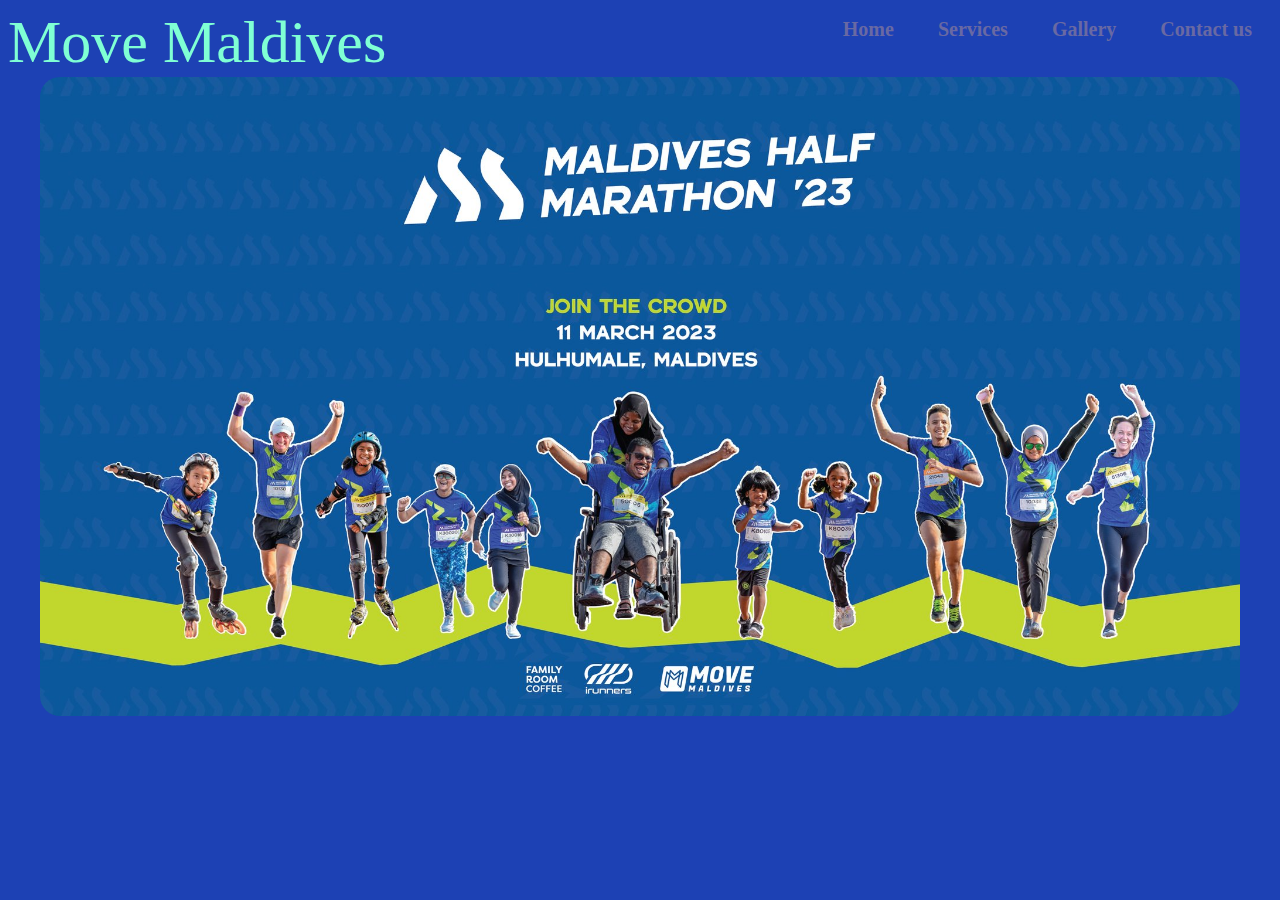
==== newwebforassigment/index.html @ 96063864 "Add files via upload" ====
<!DOCTYPE html>
<html lang="en">
<head>
    <title>Tech Focal</title>
    <link rel="stylesheet" href="style.css">
</head>
<body >
<div >
    <a class="navlogo" href="#">Move Maldives</a>
    <div class="navbar">
        <span>
            <a href="#">Home</a>
            <a href="#">Services</a>
            <a href="#">Gallery</a>
            <a href="contact.html">Contact us</a>
        </span>
    </div>

</div>

<div class="image">
    <img src="img/main.jpg" alt="">
</div>


    
</body>
</html>
---- newwebforassigment/style.css ----
body{
    background-color: rgb(29, 65, 180);
}

.navlogo{
    text-decoration: none;
    font-size: 60px;
    color: aquamarine;
}
.navbar{
    display: flex;
    float: right;
}

.navbar span{
    color: aquamarine;
    padding-top: 10px;
    
 
}
.navbar a
{
    text-decoration: none;
    color: rgb(105, 105, 163);
    font-size: 20px;
    margin: 10px;
    font-weight: bold;
    padding: 10px;
}
.navbar a:hover
{
    background-color: blue;
    border-radius: 10px;
    color: aliceblue;
}
div img{
    width: 1200px;
    display: block;
    margin-left: auto;
    margin-right: auto;
    border-radius: 20px;
}

/* Contact */
.formlook{
    
    width: 800px;
    height: 600px;
    margin: auto;
    padding: 10px;
    background-color: rgb(40, 42, 170);
    border-radius: 20px;
    
    
}
.formlook a{
    display: block;
    padding: 10px;
    font-size: 40px;    
}

div form{
    color: black;
    display: center;
    padding: 10px;
    margin: 5px;
    text-align: center;
    justify-content: center; 
    
}

div form a input {
    height: 30px;
    background-color: rgb(29, 28, 28);
    border-radius: 20px;
    text-align: center;
}

.buttoncont a {
    text-decoration: none;
    font-size: 25px;
    color: rgb(58, 30, 85);
    border-radius: 20px;
    border: solid rgb(71, 76, 122);
    width: 100px;
    height: 10px;
    padding: 20px;
    display: inline-block;

}
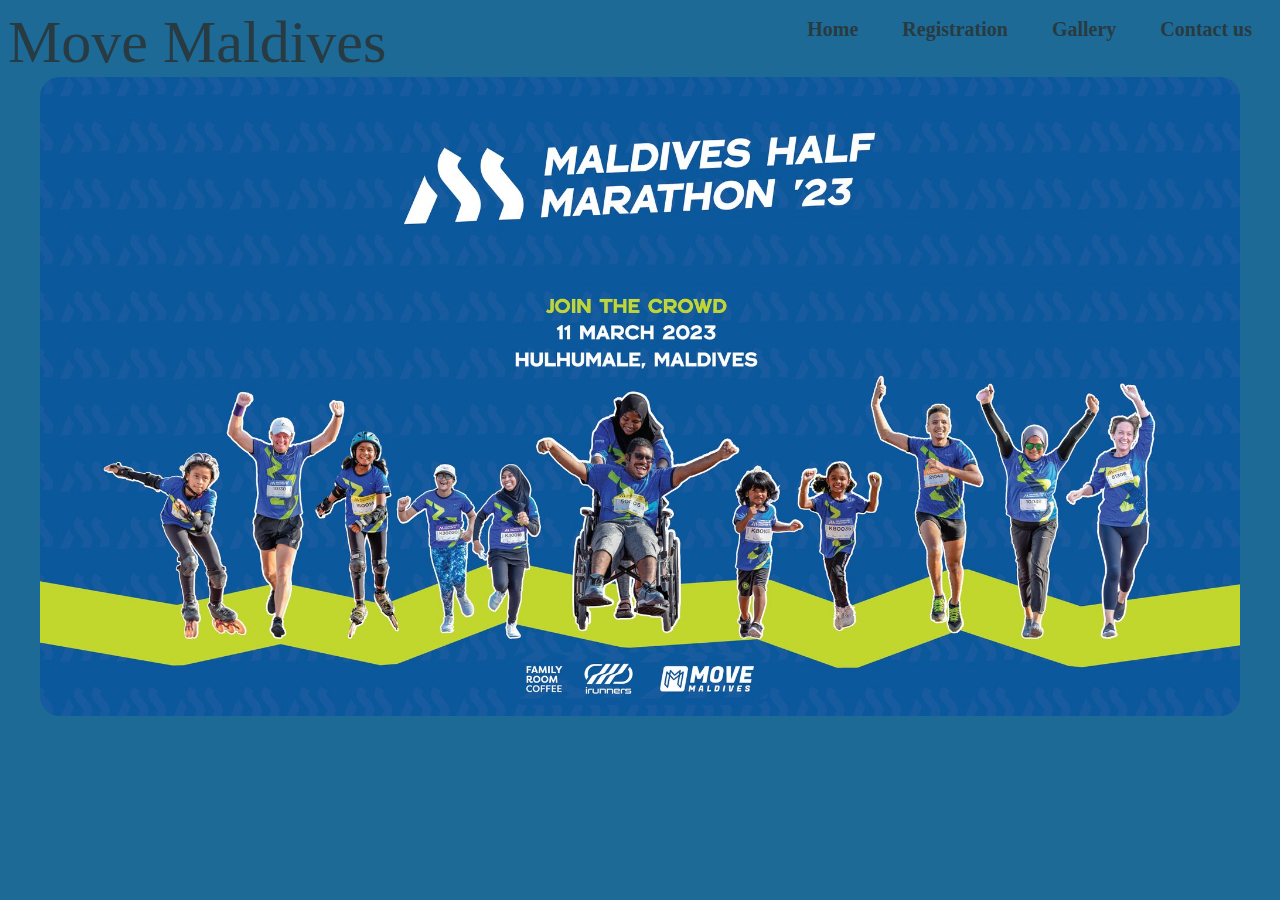
==== commit 04f01480: "Add files via upload" ====
--- a/newwebforassigment/index.html
+++ b/newwebforassigment/index.html
@@ -6,11 +6,11 @@
 </head>
 <body >
 <div >
-    <a class="navlogo" href="#">Move Maldives</a>
+    <a class="navlogo" href="index.html">Move Maldives</a>
     <div class="navbar">
         <span>
-            <a href="#">Home</a>
-            <a href="#">Services</a>
+            <a href="index.html">Home</a>
+            <a href="registration.html">Registration</a>
             <a href="#">Gallery</a>
             <a href="contact.html">Contact us</a>
         </span>
--- a/newwebforassigment/style.css
+++ b/newwebforassigment/style.css
@@ -1,27 +1,23 @@
 body{
-    background-color: rgb(29, 65, 180);
+    background-color: #1D6A96;
 }
-
 .navlogo{
     text-decoration: none;
     font-size: 60px;
-    color: aquamarine;
+    color: #283B42;
 }
 .navbar{
     display: flex;
     float: right;
 }
-
 .navbar span{
     color: aquamarine;
     padding-top: 10px;
-    
- 
 }
 .navbar a
 {
     text-decoration: none;
-    color: rgb(105, 105, 163);
+    color: #283B42;
     font-size: 20px;
     margin: 10px;
     font-weight: bold;
@@ -29,7 +25,7 @@
 }
 .navbar a:hover
 {
-    background-color: blue;
+    background-color: #85B8CB;
     border-radius: 10px;
     color: aliceblue;
 }
@@ -48,43 +44,41 @@
     height: 600px;
     margin: auto;
     padding: 10px;
-    background-color: rgb(40, 42, 170);
+    background-color: #D1DDDB;
     border-radius: 20px;
     
-    
+   
 }
 .formlook a{
     display: block;
     padding: 10px;
     font-size: 40px;    
 }
-
 div form{
-    color: black;
-    display: center;
+    color: #283B42;
+    display: flexbox;
     padding: 10px;
     margin: 5px;
     text-align: center;
     justify-content: center; 
     
 }
-
 div form a input {
+    width: 280px;
     height: 30px;
-    background-color: rgb(29, 28, 28);
+    font-size: 20px;
+    background-color: #283B42;
     border-radius: 20px;
     text-align: center;
 }
-
 .buttoncont a {
     text-decoration: none;
     font-size: 25px;
-    color: rgb(58, 30, 85);
+    color: #283B42;
     border-radius: 20px;
     border: solid rgb(71, 76, 122);
     width: 100px;
     height: 10px;
     padding: 20px;
     display: inline-block;
-
-}+}
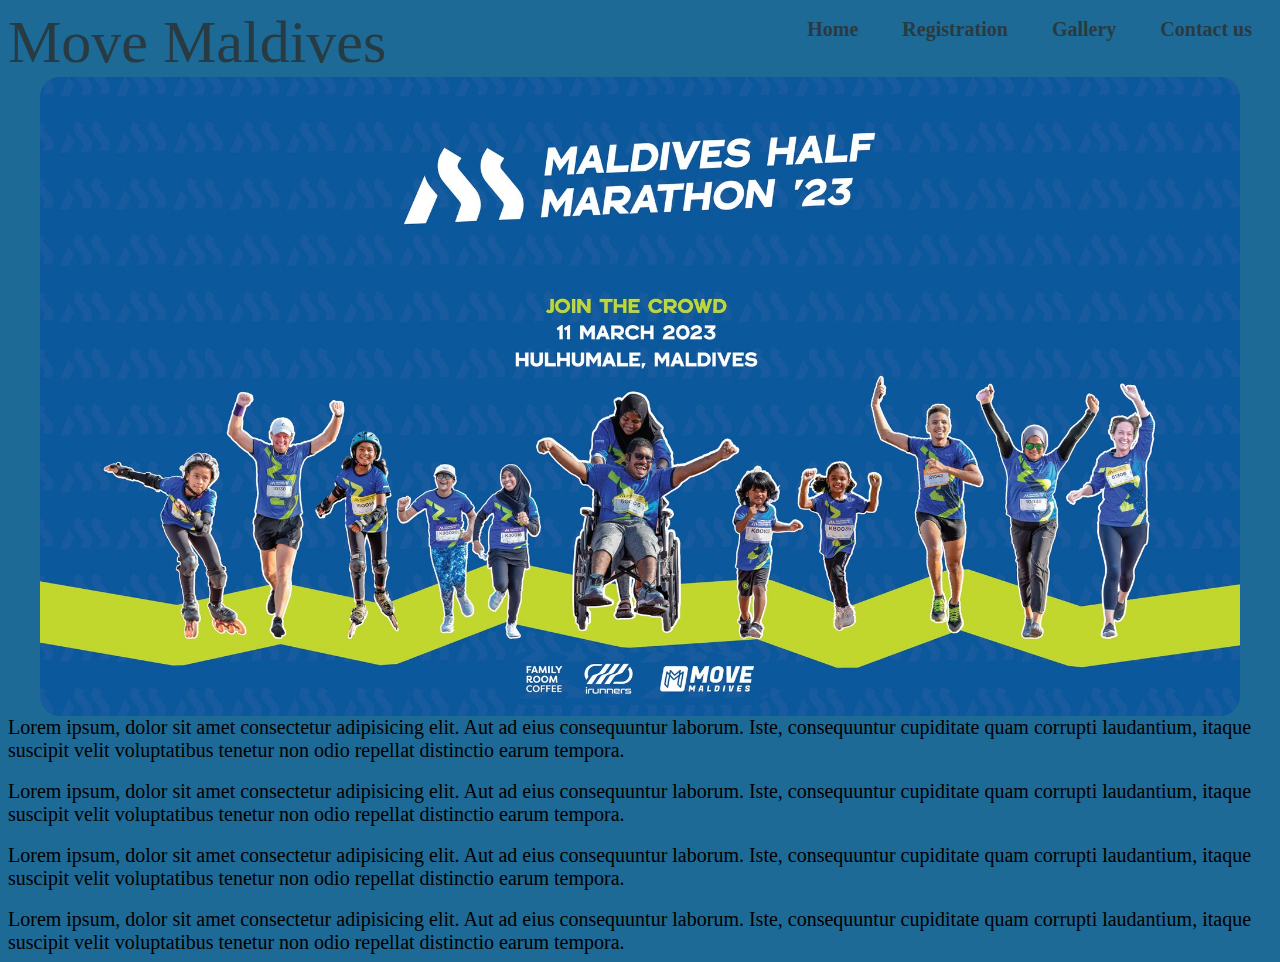
==== commit 0f902c4f: "Add files via upload" ====
--- a/newwebforassigment/index.html
+++ b/newwebforassigment/index.html
@@ -22,6 +22,21 @@
     <img src="img/main.jpg" alt="">
 </div>
 
+<div class="maintext">
+
+    <span>        
+        <a > Lorem ipsum, dolor sit amet consectetur adipisicing elit. Aut ad eius consequuntur laborum. Iste, consequuntur cupiditate quam corrupti laudantium, itaque suscipit velit voluptatibus tenetur non odio repellat distinctio earum tempora.</a>
+        <br>
+        <a > Lorem ipsum, dolor sit amet consectetur adipisicing elit. Aut ad eius consequuntur laborum. Iste, consequuntur cupiditate quam corrupti laudantium, itaque suscipit velit voluptatibus tenetur non odio repellat distinctio earum tempora.</a>
+        <br>
+        <a > Lorem ipsum, dolor sit amet consectetur adipisicing elit. Aut ad eius consequuntur laborum. Iste, consequuntur cupiditate quam corrupti laudantium, itaque suscipit velit voluptatibus tenetur non odio repellat distinctio earum tempora.</a>
+        <br>
+        <a > Lorem ipsum, dolor sit amet consectetur adipisicing elit. Aut ad eius consequuntur laborum. Iste, consequuntur cupiditate quam corrupti laudantium, itaque suscipit velit voluptatibus tenetur non odio repellat distinctio earum tempora.</a>
+    </span>
+
+
+</div>
+
 
     
 </body>
--- a/newwebforassigment/style.css
+++ b/newwebforassigment/style.css
@@ -82,3 +82,10 @@
     padding: 20px;
     display: inline-block;
 }
+.maintext span a{
+    display: flex;
+    font-size: 20px;
+    flex-wrap: wrap;
+    
+       
+}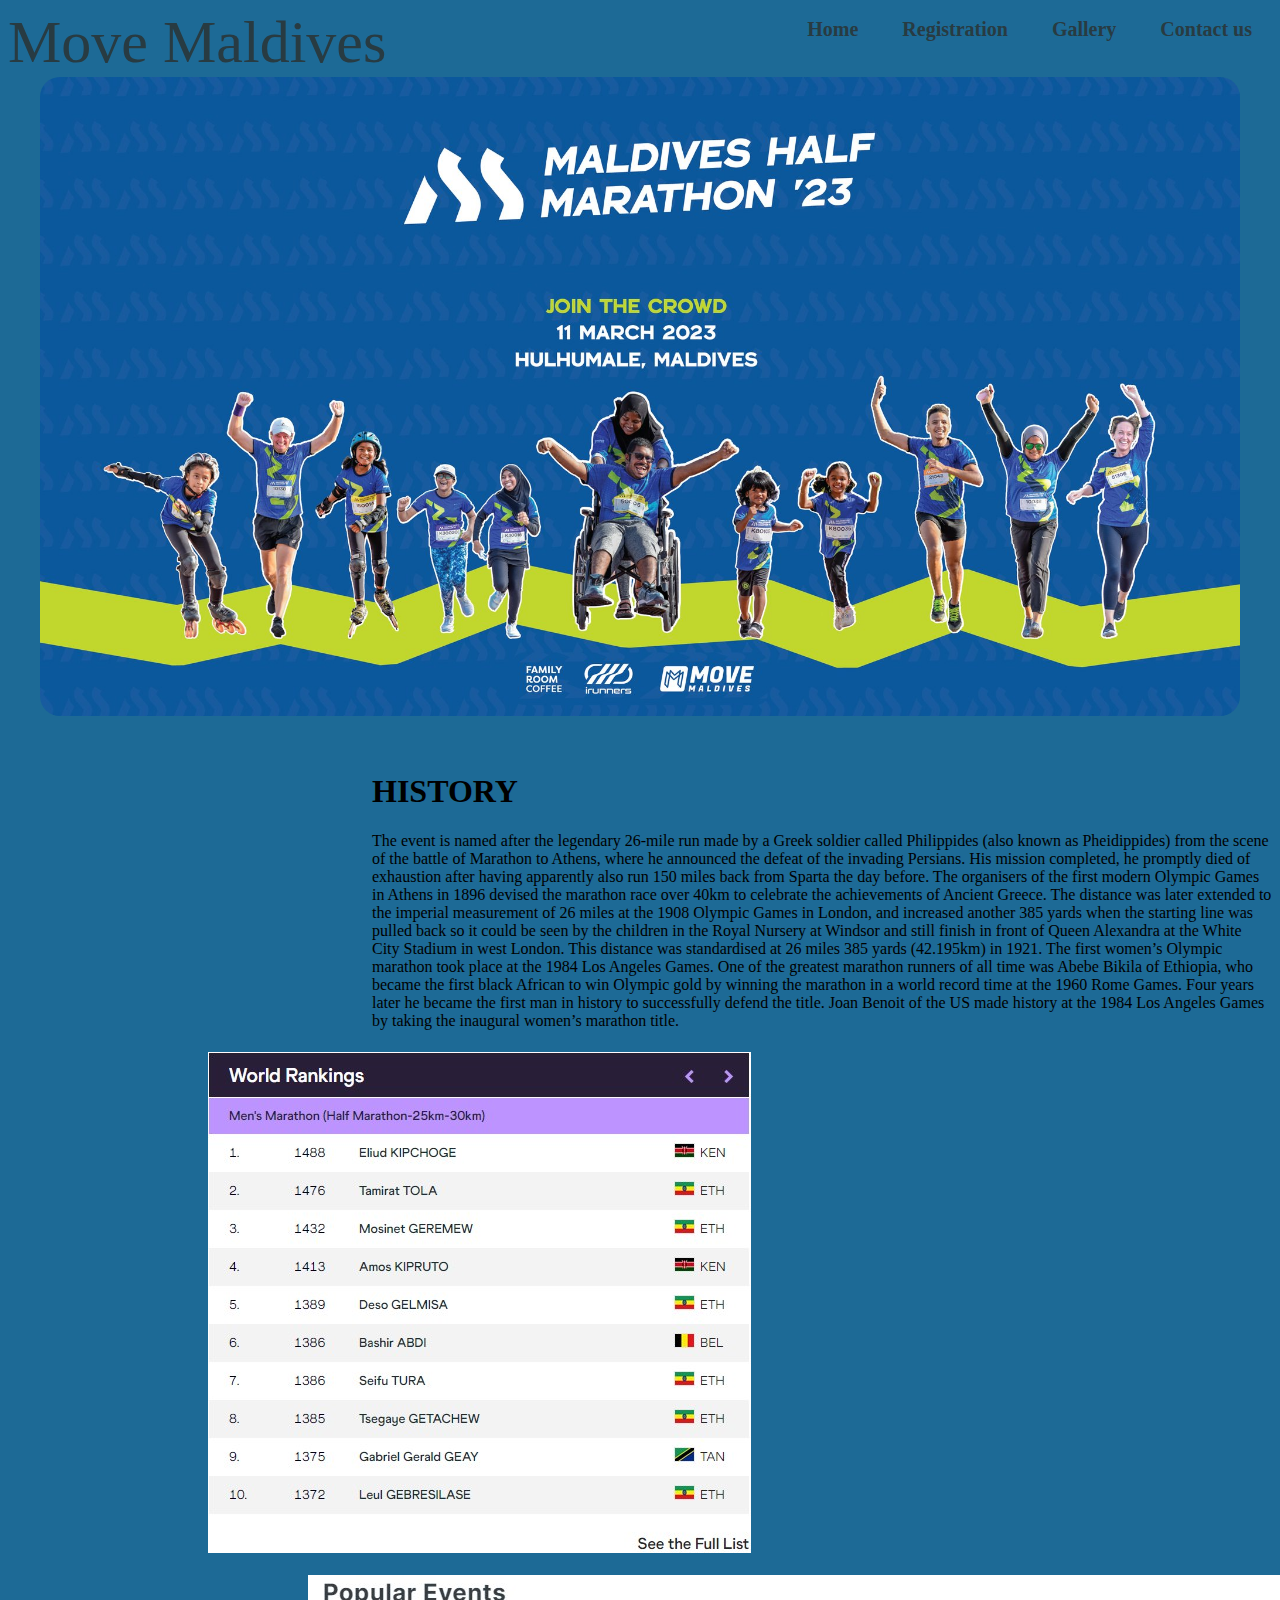
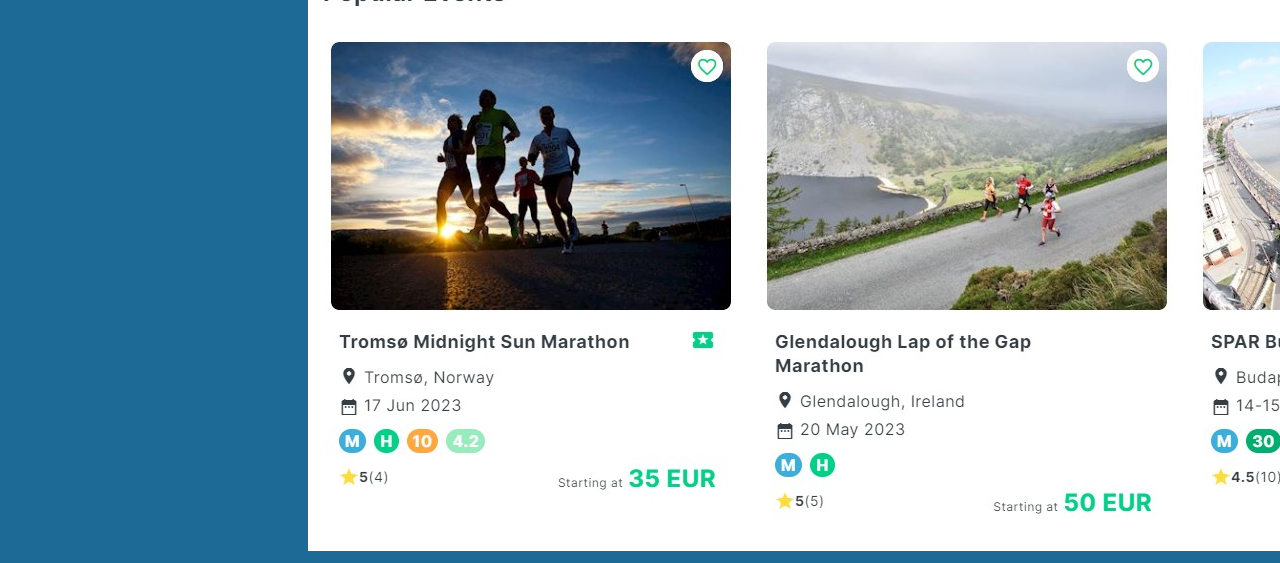
==== commit 032e93c2: "New updates" ====
--- a/newwebforassigment/index.html
+++ b/newwebforassigment/index.html
@@ -11,7 +11,7 @@
         <span>
             <a href="index.html">Home</a>
             <a href="registration.html">Registration</a>
-            <a href="#">Gallery</a>
+            <a href="galery.html">Gallery</a>
             <a href="contact.html">Contact us</a>
         </span>
     </div>
@@ -21,21 +21,42 @@
 <div class="image">
     <img src="img/main.jpg" alt="">
 </div>
+<br>
+<br>
 
 <div class="maintext">
 
-    <span>        
-        <a > Lorem ipsum, dolor sit amet consectetur adipisicing elit. Aut ad eius consequuntur laborum. Iste, consequuntur cupiditate quam corrupti laudantium, itaque suscipit velit voluptatibus tenetur non odio repellat distinctio earum tempora.</a>
-        <br>
-        <a > Lorem ipsum, dolor sit amet consectetur adipisicing elit. Aut ad eius consequuntur laborum. Iste, consequuntur cupiditate quam corrupti laudantium, itaque suscipit velit voluptatibus tenetur non odio repellat distinctio earum tempora.</a>
-        <br>
-        <a > Lorem ipsum, dolor sit amet consectetur adipisicing elit. Aut ad eius consequuntur laborum. Iste, consequuntur cupiditate quam corrupti laudantium, itaque suscipit velit voluptatibus tenetur non odio repellat distinctio earum tempora.</a>
-        <br>
-        <a > Lorem ipsum, dolor sit amet consectetur adipisicing elit. Aut ad eius consequuntur laborum. Iste, consequuntur cupiditate quam corrupti laudantium, itaque suscipit velit voluptatibus tenetur non odio repellat distinctio earum tempora.</a>
+    <span>   
+        <h1>HISTORY</h1>     
+        <a >The event is named after the legendary 26-mile run made by a Greek soldier called Philippides (also known as Pheidippides) from the scene of the battle of Marathon to Athens, where he announced the defeat of the invading Persians. His mission completed, he promptly died of exhaustion after having apparently also run 150 miles back from Sparta the day before.
+
+            The organisers of the first modern Olympic Games in Athens in 1896 devised the marathon race over 40km to celebrate the achievements of Ancient Greece.
+            
+            The distance was later extended to the imperial measurement of 26 miles at the 1908 Olympic Games in London, and increased another 385 yards when the starting line was pulled back so it could be seen by the children in the Royal Nursery at Windsor and still finish in front of Queen Alexandra at the White City Stadium in west London. This distance was standardised at 26 miles 385 yards (42.195km) in 1921. The first women’s Olympic marathon took place at the 1984 Los Angeles Games.
+            
+            One of the greatest marathon runners of all time was Abebe Bikila of Ethiopia, who became the first black African to win Olympic gold by winning the marathon in a world record time at the 1960 Rome Games. Four years later he became the first man in history to successfully defend the title. Joan Benoit of the US made history at the 1984 Los Angeles Games by taking the inaugural women’s marathon title.</a>
+
+        
+
+    
     </span>
 
 
 </div>
+<br>
+
+<span class="videoads"> 
+    <a class="bottom-right" href="https://www.worldathletics.org/world-rankings/100m/women" target="_blank"><img src="img/01.jpg" alt="staticstic"></a>
+    
+</span>
+
+
+
+<br>
+
+<br>
+<img style="padding-left: 300px;" src="img/02.jpg" alt="">
+
 
 
     
--- a/newwebforassigment/style.css
+++ b/newwebforassigment/style.css
@@ -82,10 +82,30 @@
     padding: 20px;
     display: inline-block;
 }
+.maintext span{
+    width: 100px;
+    justify-content: right;
+    float: right;
+    height: 300px;
+    width: 900px;
+}
+
 .maintext span a{
     display: flex;
-    font-size: 20px;
-    flex-wrap: wrap;
     
-       
-}+}
+iframe{
+    display: flex;
+    float: right;
+    padding-right: 80px;
+    margin: 0px;
+
+}
+
+.videoads a {
+    padding-left: 80px;
+    position: relative;
+    padding-top: 20px;
+    margin-top: 20px;
+    padding-left: 200px;
+}
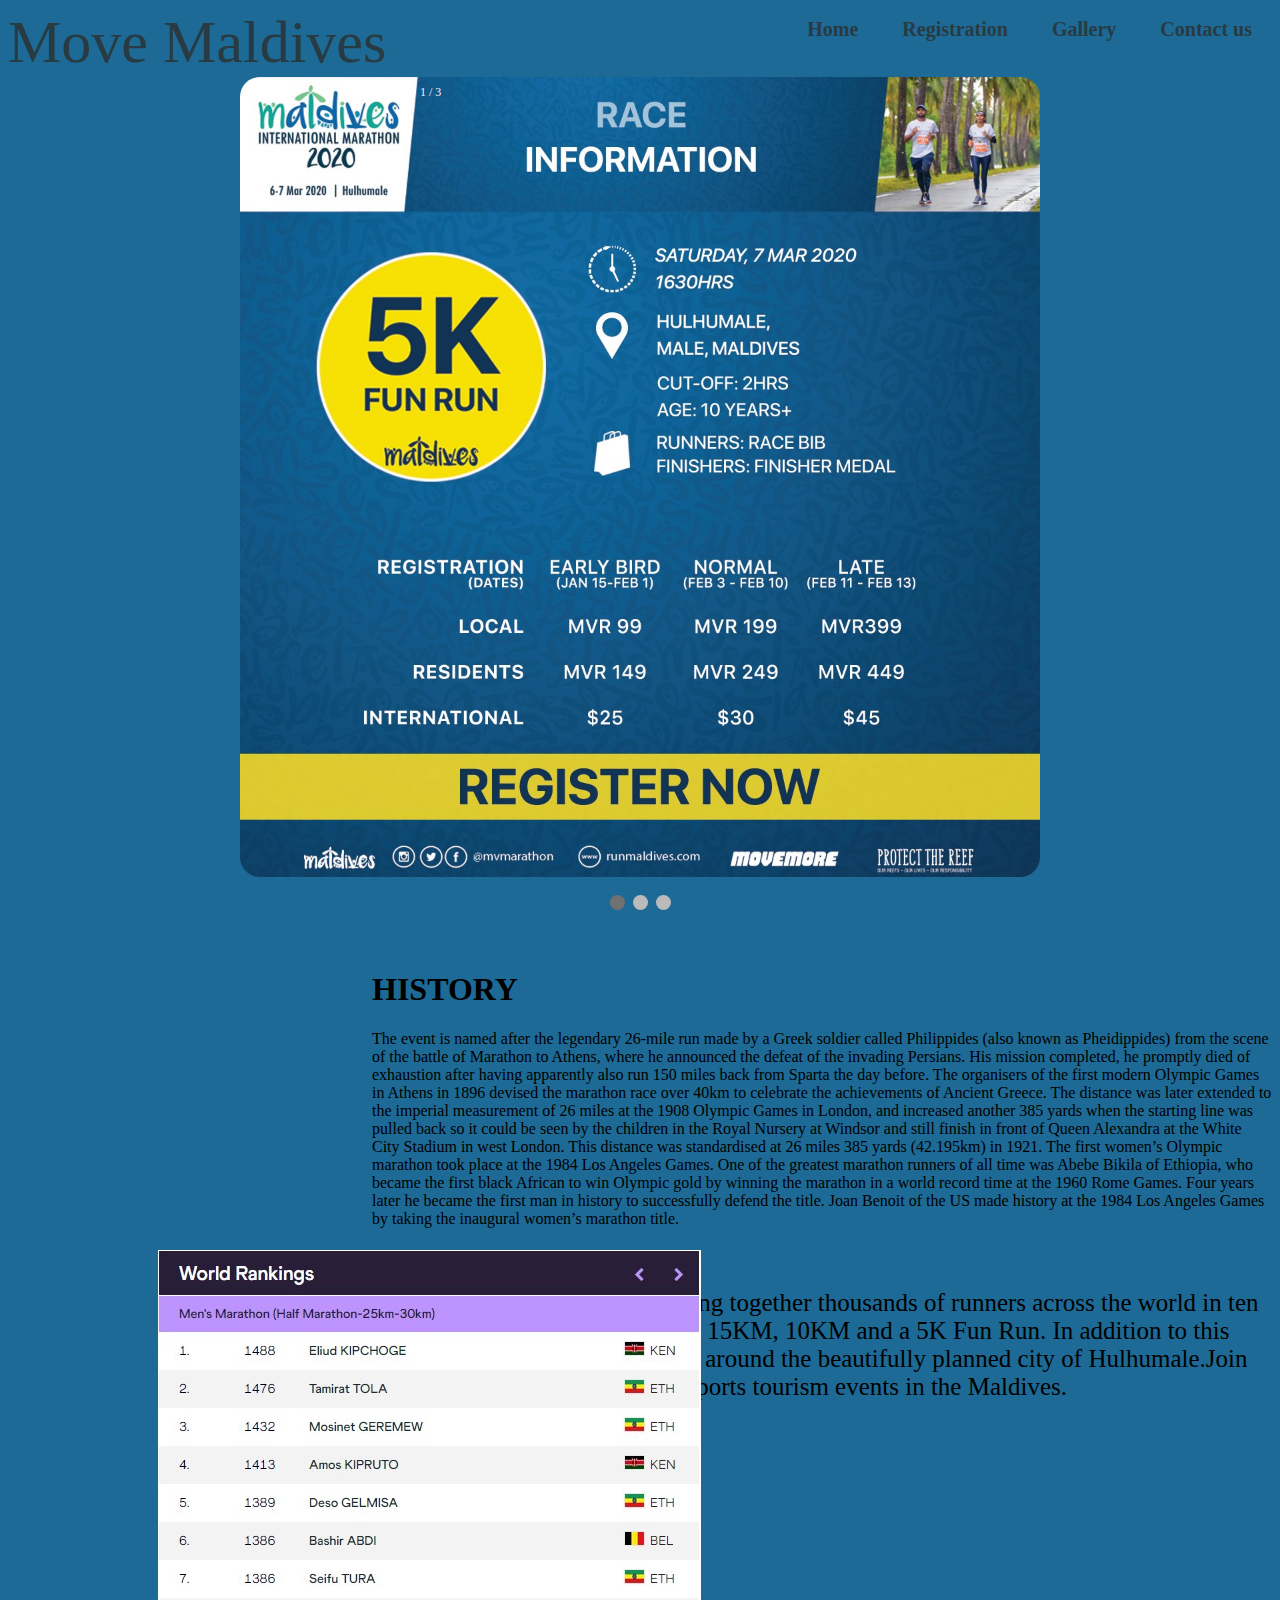
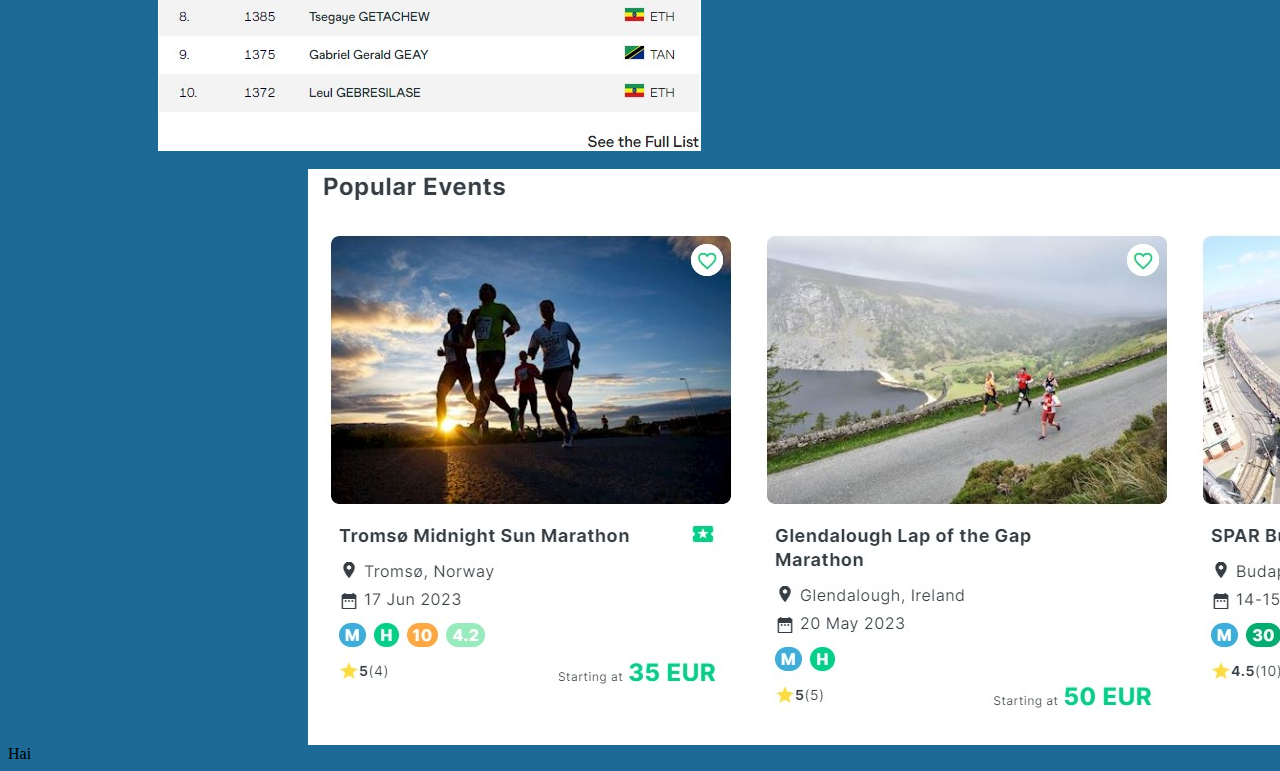
==== commit 901397bd: "Final Updates" ====
--- a/newwebforassigment/index.html
+++ b/newwebforassigment/index.html
@@ -3,6 +3,7 @@
 <head>
     <title>Tech Focal</title>
     <link rel="stylesheet" href="style.css">
+    <link rel="stylesheet" href="mainslider.css">
 </head>
 <body >
 <div >
@@ -18,9 +19,39 @@
 
 </div>
 
-<div class="image">
+<div class="slideshow-container">
+
+    <div class="mySlides fade">
+      <div class="numbertext">1 / 3</div>
+      <img src="img/21.jpg" style="width:80%">
+      
+    </div>
+    
+    <div class="mySlides fade" >
+      <div class="numbertext">2 / 3</div>
+      <a href="registration.html"><img src="img/20.jpg" style="width:80%"></a>
+      
+      
+    </div>
+    
+    <div class="mySlides fade">
+      <div class="numbertext">3 / 3</div>
+      <img src="img/22.jpg" style="width:80%">
+      
+    </div>
+    
+    </div>
+    <br>
+    
+    <div style="text-align:center">
+      <span class="dot"></span> 
+      <span class="dot"></span> 
+      <span class="dot"></span> 
+    </div>
+
+<!-- <div class="image">
     <img src="img/main.jpg" alt="">
-</div>
+</div> -->
 <br>
 <br>
 
@@ -36,7 +67,9 @@
             
             One of the greatest marathon runners of all time was Abebe Bikila of Ethiopia, who became the first black African to win Olympic gold by winning the marathon in a world record time at the 1960 Rome Games. Four years later he became the first man in history to successfully defend the title. Joan Benoit of the US made history at the 1984 Los Angeles Games by taking the inaugural women’s marathon title.</a>
 
-        
+        <br>
+        <br>
+        <p style="font-size: 25px;" >Maldives Half Marathon will  bring together thousands of runners  across the world in ten race categories. A half marathon, 15KM, 10KM and a 5K Fun Run. In addition to this there will be a children’s festival around the beautifully planned city of Hulhumale.Join the crowd at one of the biggest sports tourism events in the Maldives.</p>
 
     
     </span>
@@ -58,7 +91,29 @@
 <img style="padding-left: 300px;" src="img/02.jpg" alt="">
 
 
-
+<footer>Hai</footer>
     
 </body>
+
+<script>
+    let slideIndex = 0;
+    showSlides();
+    
+    function showSlides() {
+      let i;
+      let slides = document.getElementsByClassName("mySlides");
+      let dots = document.getElementsByClassName("dot");
+      for (i = 0; i < slides.length; i++) {
+        slides[i].style.display = "none";  
+      }
+      slideIndex++;
+      if (slideIndex > slides.length) {slideIndex = 1}    
+      for (i = 0; i < dots.length; i++) {
+        dots[i].className = dots[i].className.replace(" active", "");
+      }
+      slides[slideIndex-1].style.display = "block";  
+      dots[slideIndex-1].className += " active";
+      setTimeout(showSlides, 2000); // Change image every 2 seconds
+    }
+    </script>
 </html>--- a/newwebforassigment/style.css
+++ b/newwebforassigment/style.css
@@ -107,5 +107,5 @@
     position: relative;
     padding-top: 20px;
     margin-top: 20px;
-    padding-left: 200px;
+    padding-left: 150px;
 }
--- a/newwebforassigment/mainslider.css
+++ b/newwebforassigment/mainslider.css
@@ -0,0 +1,50 @@
+.mySlides {display: none;}
+img {vertical-align: middle;}
+
+/* Slideshow container */
+.slideshow-container {
+  max-width: 1000px;
+  position: relative;
+  margin: auto;
+}
+
+
+/* Number text (1/3 etc) */
+.numbertext {
+  color: #f2f2f2;
+  font-size: 12px;
+  padding: 8px 280px;
+  position: absolute;
+  top: 0;
+}
+
+/* The dots/bullets/indicators */
+.dot {
+  height: 15px;
+  width: 15px;
+  margin: 0 2px;
+  background-color: #bbb;
+  border-radius: 50%;
+  display: inline-block;
+  transition: background-color 0.6s ease;
+}
+
+.active {
+  background-color: #717171;
+}
+
+/* Fading animation */
+.fade {
+  animation-name: fade;
+  animation-duration: 1.5s;
+}
+
+@keyframes fade {
+  from {opacity: .4} 
+  to {opacity: 1}
+}
+
+/* On smaller screens, decrease text size */
+@media only screen and (max-width: 300px) {
+  .text {font-size: 11px}
+}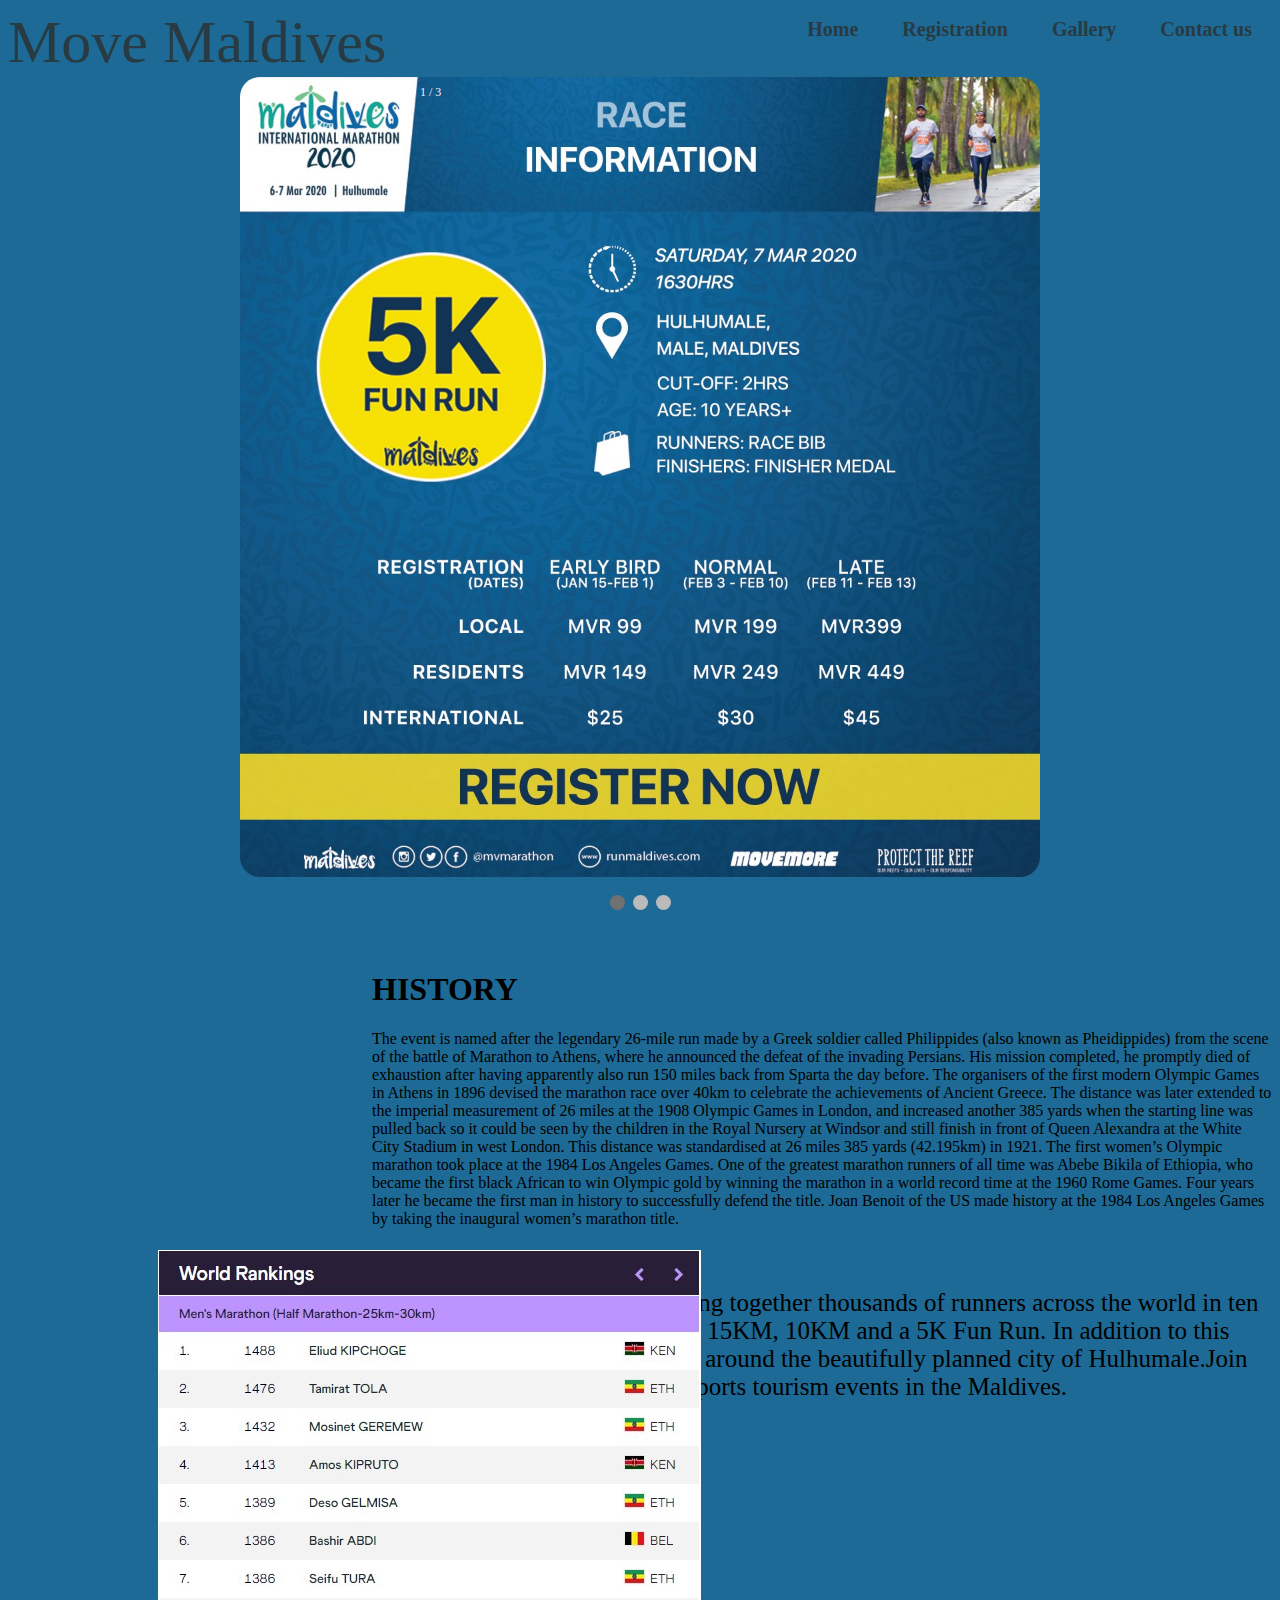
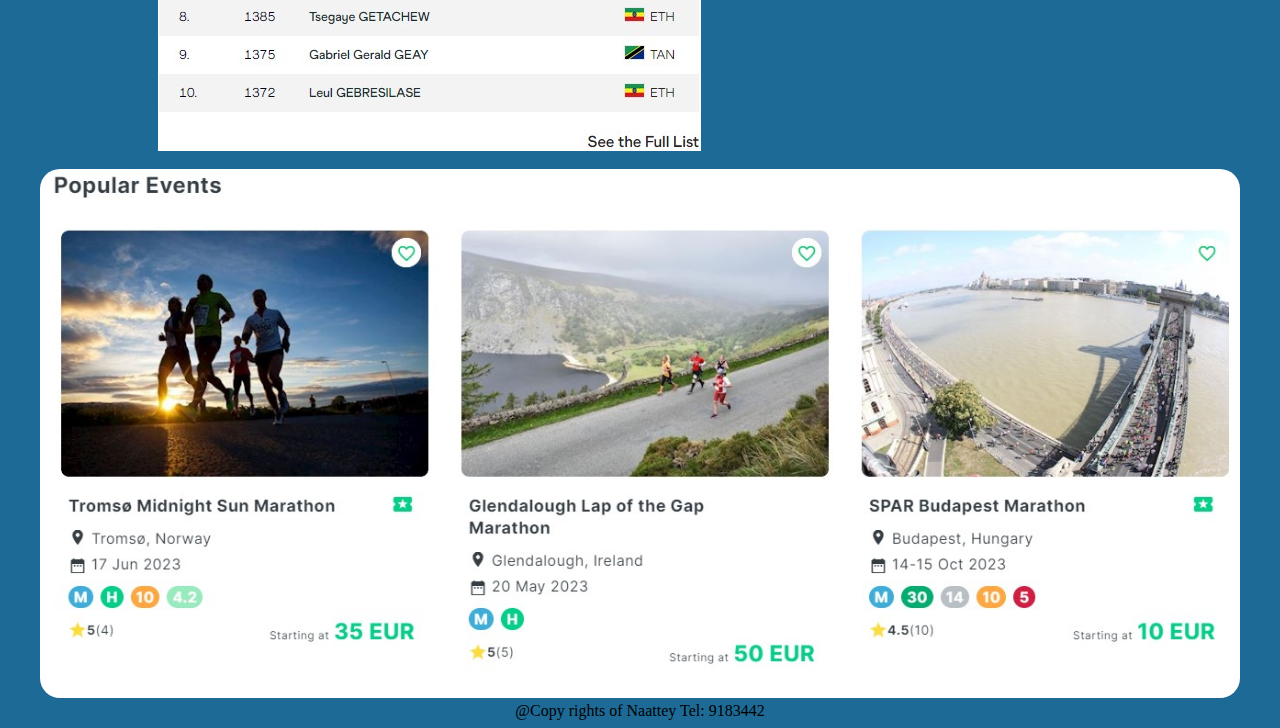
==== commit f7878dd6: "New update" ====
--- a/newwebforassigment/index.html
+++ b/newwebforassigment/index.html
@@ -88,10 +88,24 @@
 <br>
 
 <br>
-<img style="padding-left: 300px;" src="img/02.jpg" alt="">
+<div style="text-align: center">
+  <div style="display: inline-block">
+    <img src="img/02.jpg" alt="">
+  </div>
+</div>
 
 
-<footer>Hai</footer>
+
+<footer>
+  
+  <div style="text-align: center">
+    <div style="display: inline-block">
+      <a> @Copy rights of Naattey</a>
+      <a> Tel: 9183442 </a>
+    </div>
+  </div>
+
+</footer>
     
 </body>
 
--- a/newwebforassigment/style.css
+++ b/newwebforassigment/style.css
@@ -94,13 +94,6 @@
     display: flex;
     
 }
-iframe{
-    display: flex;
-    float: right;
-    padding-right: 80px;
-    margin: 0px;
-
-}
 
 .videoads a {
     padding-left: 80px;
